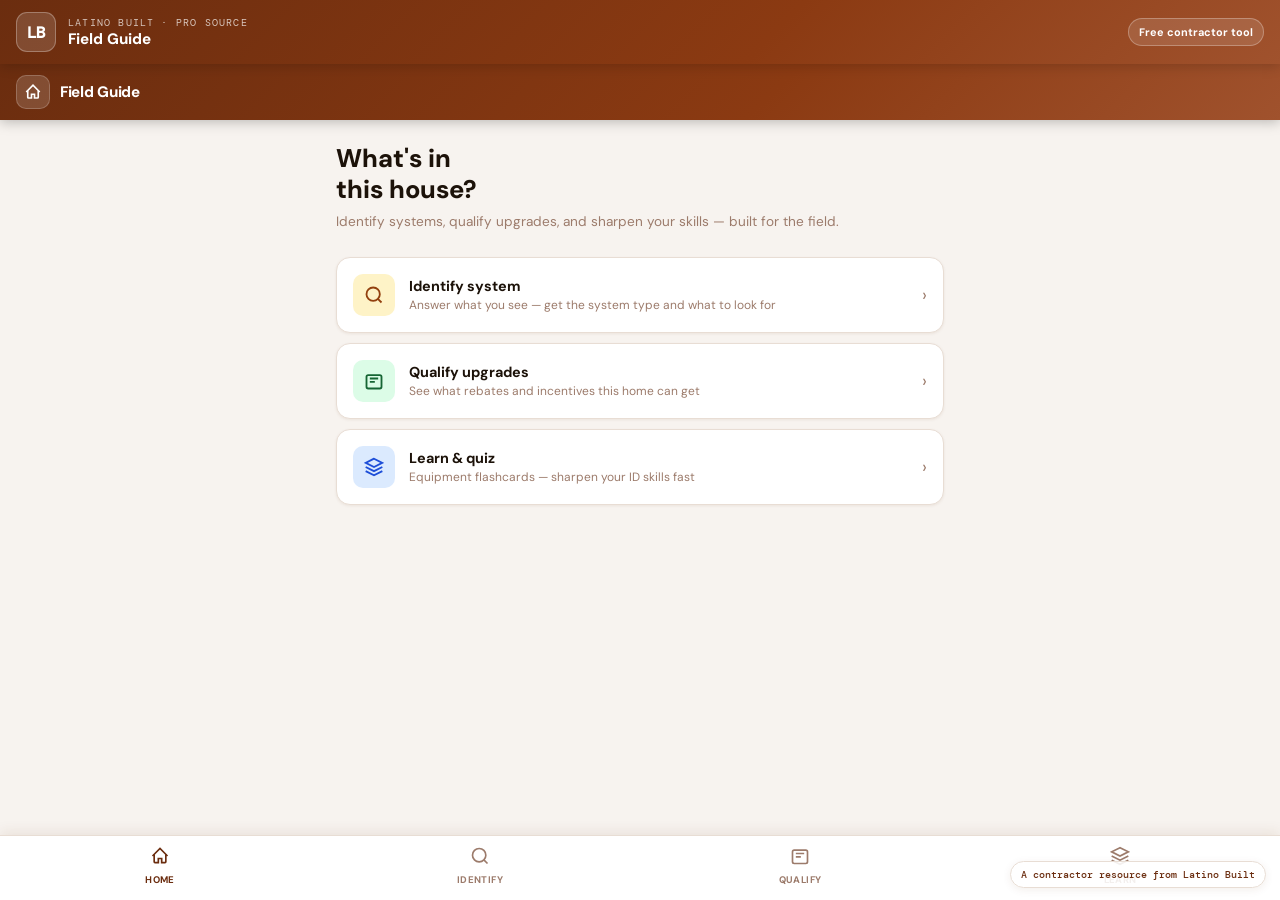
==== pro-source.html @ bc8b55c3 "Add Latino Built Pro Source presentation wrapper" ====
<!DOCTYPE html>
<html lang="en">
<head>
<meta charset="UTF-8">
<meta name="viewport" content="width=device-width, initial-scale=1.0, viewport-fit=cover">
<title>Latino Built Pro Source — Field Guide</title>
<link href="https://fonts.googleapis.com/css2?family=DM+Sans:wght@400;500;600;700;800&family=DM+Mono:wght@400;500&display=swap" rel="stylesheet">
<style>
:root{--brand:#6B2D0F;--brand-mid:#8B3A12;--brand-light:#A0522D;--accent:#E87A2A;--bg:#F7F3EF;--surface:#fff;--border:#E8DDD4;--text:#1C1209}
*{box-sizing:border-box}html,body{margin:0;height:100%;font-family:'DM Sans',sans-serif;background:var(--bg);color:var(--text)}body{display:flex;flex-direction:column;overflow:hidden}
.probar{height:64px;flex:0 0 64px;background:linear-gradient(135deg,var(--brand),var(--brand-mid) 60%,var(--brand-light));color:#fff;display:flex;align-items:center;gap:12px;padding:0 16px;box-shadow:0 2px 12px rgba(0,0,0,.18);z-index:10}.mark{width:40px;height:40px;border-radius:11px;border:1px solid rgba(255,255,255,.28);background:rgba(255,255,255,.14);display:grid;place-items:center;font-weight:800;font-family:'DM Mono',monospace;letter-spacing:-.06em}.brand{min-width:0}.eyebrow{font-family:'DM Mono',monospace;font-size:.62rem;letter-spacing:.12em;text-transform:uppercase;opacity:.72}.title{font-size:.95rem;font-weight:800;white-space:nowrap;overflow:hidden;text-overflow:ellipsis}.badge{margin-left:auto;border:1px solid rgba(255,255,255,.28);background:rgba(255,255,255,.12);border-radius:999px;padding:6px 10px;font-size:.68rem;font-weight:700;white-space:nowrap}
.frame{position:relative;flex:1;min-height:0;background:#fff}.frame iframe{width:100%;height:100%;border:0;display:block;background:#fff}.watermark{position:absolute;right:14px;bottom:12px;z-index:5;pointer-events:none;background:rgba(255,255,255,.88);border:1px solid var(--border);border-radius:999px;padding:6px 10px;font-family:'DM Mono',monospace;font-size:.62rem;font-weight:500;color:var(--brand);box-shadow:0 2px 8px rgba(107,45,15,.08)}
@media(max-width:560px){.probar{height:58px;flex-basis:58px;padding:0 10px;gap:9px}.mark{width:34px;height:34px;border-radius:9px}.title{font-size:.82rem}.eyebrow{font-size:.55rem}.badge{display:none}.watermark{right:8px;bottom:8px;font-size:.56rem;padding:5px 8px}}
</style>
</head>
<body>
<header class="probar">
  <div class="mark">LB</div>
  <div class="brand">
    <div class="eyebrow">Latino Built · Pro Source</div>
    <div class="title">Field Guide</div>
  </div>
  <div class="badge">Free contractor tool</div>
</header>
<main class="frame">
  <iframe src="index.html" title="Field Guide"></iframe>
  <div class="watermark">A contractor resource from Latino Built</div>
</main>
</body>
</html>
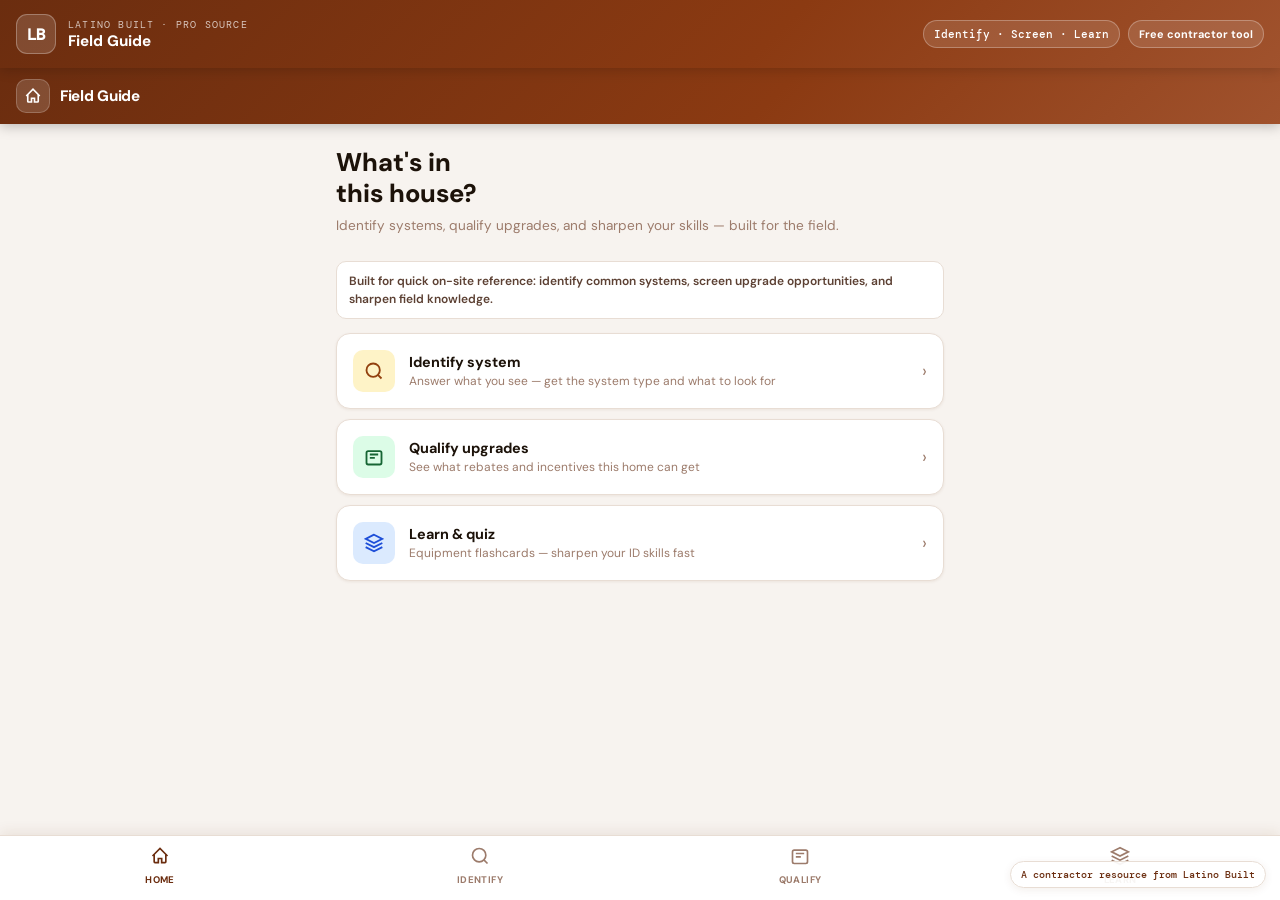
==== commit baeda45c: "Polish Field Guide for contractor field use and add incentive verification notice" ====
--- a/pro-source.html
+++ b/pro-source.html
@@ -8,9 +8,9 @@
 <style>
 :root{--brand:#6B2D0F;--brand-mid:#8B3A12;--brand-light:#A0522D;--accent:#E87A2A;--bg:#F7F3EF;--surface:#fff;--border:#E8DDD4;--text:#1C1209}
 *{box-sizing:border-box}html,body{margin:0;height:100%;font-family:'DM Sans',sans-serif;background:var(--bg);color:var(--text)}body{display:flex;flex-direction:column;overflow:hidden}
-.probar{height:64px;flex:0 0 64px;background:linear-gradient(135deg,var(--brand),var(--brand-mid) 60%,var(--brand-light));color:#fff;display:flex;align-items:center;gap:12px;padding:0 16px;box-shadow:0 2px 12px rgba(0,0,0,.18);z-index:10}.mark{width:40px;height:40px;border-radius:11px;border:1px solid rgba(255,255,255,.28);background:rgba(255,255,255,.14);display:grid;place-items:center;font-weight:800;font-family:'DM Mono',monospace;letter-spacing:-.06em}.brand{min-width:0}.eyebrow{font-family:'DM Mono',monospace;font-size:.62rem;letter-spacing:.12em;text-transform:uppercase;opacity:.72}.title{font-size:.95rem;font-weight:800;white-space:nowrap;overflow:hidden;text-overflow:ellipsis}.badge{margin-left:auto;border:1px solid rgba(255,255,255,.28);background:rgba(255,255,255,.12);border-radius:999px;padding:6px 10px;font-size:.68rem;font-weight:700;white-space:nowrap}
-.frame{position:relative;flex:1;min-height:0;background:#fff}.frame iframe{width:100%;height:100%;border:0;display:block;background:#fff}.watermark{position:absolute;right:14px;bottom:12px;z-index:5;pointer-events:none;background:rgba(255,255,255,.88);border:1px solid var(--border);border-radius:999px;padding:6px 10px;font-family:'DM Mono',monospace;font-size:.62rem;font-weight:500;color:var(--brand);box-shadow:0 2px 8px rgba(107,45,15,.08)}
-@media(max-width:560px){.probar{height:58px;flex-basis:58px;padding:0 10px;gap:9px}.mark{width:34px;height:34px;border-radius:9px}.title{font-size:.82rem}.eyebrow{font-size:.55rem}.badge{display:none}.watermark{right:8px;bottom:8px;font-size:.56rem;padding:5px 8px}}
+.probar{height:68px;flex:0 0 68px;background:linear-gradient(135deg,var(--brand),var(--brand-mid) 60%,var(--brand-light));color:#fff;display:flex;align-items:center;gap:12px;padding:0 16px;box-shadow:0 2px 12px rgba(0,0,0,.18);z-index:10}.mark{width:40px;height:40px;border-radius:11px;border:1px solid rgba(255,255,255,.28);background:rgba(255,255,255,.14);display:grid;place-items:center;font-weight:800;font-family:'DM Mono',monospace;letter-spacing:-.06em}.brand{min-width:0}.eyebrow{font-family:'DM Mono',monospace;font-size:.62rem;letter-spacing:.12em;text-transform:uppercase;opacity:.72}.title{font-size:.95rem;font-weight:800;white-space:nowrap;overflow:hidden;text-overflow:ellipsis}.right{margin-left:auto;display:flex;align-items:center;gap:8px}.badge,.note{border:1px solid rgba(255,255,255,.28);background:rgba(255,255,255,.12);border-radius:999px;padding:6px 10px;font-size:.68rem;font-weight:700;white-space:nowrap}.note{font-family:'DM Mono',monospace;font-weight:500}
+.frame{position:relative;flex:1;min-height:0;background:#fff}.frame iframe{width:100%;height:100%;border:0;display:block;background:#fff}.watermark{position:absolute;right:14px;bottom:12px;z-index:5;pointer-events:none;background:rgba(255,255,255,.92);border:1px solid var(--border);border-radius:999px;padding:6px 10px;font-family:'DM Mono',monospace;font-size:.62rem;font-weight:500;color:var(--brand);box-shadow:0 2px 8px rgba(107,45,15,.08)}
+@media(max-width:760px){.probar{height:60px;flex-basis:60px;padding:0 10px;gap:9px}.mark{width:34px;height:34px;border-radius:9px}.title{font-size:.82rem}.eyebrow{font-size:.55rem}.badge,.note{display:none}.watermark{right:8px;bottom:8px;font-size:.54rem;padding:5px 8px}}
 </style>
 </head>
 <body>
@@ -20,11 +20,36 @@
     <div class="eyebrow">Latino Built · Pro Source</div>
     <div class="title">Field Guide</div>
   </div>
-  <div class="badge">Free contractor tool</div>
+  <div class="right">
+    <div class="note">Identify · Screen · Learn</div>
+    <div class="badge">Free contractor tool</div>
+  </div>
 </header>
 <main class="frame">
-  <iframe src="index.html" title="Field Guide"></iframe>
+  <iframe id="tool" src="index.html" title="Field Guide"></iframe>
   <div class="watermark">A contractor resource from Latino Built</div>
 </main>
+<script>
+const frame=document.getElementById('tool');
+frame.addEventListener('load',()=>{
+  try{
+    const doc=frame.contentDocument;
+    const qualify=doc.getElementById('screen-qualify');
+    if(qualify&&!doc.getElementById('lb-program-note')){
+      const n=doc.createElement('div');n.id='lb-program-note';
+      n.innerHTML='<strong>Field screening note:</strong> Incentive programs and dollar amounts can change. Use this section to identify possible opportunities, then confirm current eligibility and amounts before quoting a customer.';
+      n.style.cssText='max-width:640px;margin:14px auto 0;padding:11px 13px;border:1.5px solid #E8DDD4;border-left:4px solid #E87A2A;border-radius:10px;background:#FDF8F4;color:#5C4033;font:600 12px/1.5 DM Sans,sans-serif;';
+      qualify.insertBefore(n,qualify.firstChild);
+    }
+    const home=doc.getElementById('screen-home');
+    if(home&&!doc.getElementById('lb-field-purpose')){
+      const p=doc.createElement('div');p.id='lb-field-purpose';
+      p.textContent='Built for quick on-site reference: identify common systems, screen upgrade opportunities, and sharpen field knowledge.';
+      p.style.cssText='margin:0 0 14px;padding:10px 12px;border-radius:10px;background:#fff;border:1.5px solid #E8DDD4;color:#5C4033;font:600 12px/1.5 DM Sans,sans-serif;';
+      const target=home.querySelector('.home-sub');if(target)target.insertAdjacentElement('afterend',p);
+    }
+  }catch(e){}
+});
+</script>
 </body>
 </html>
